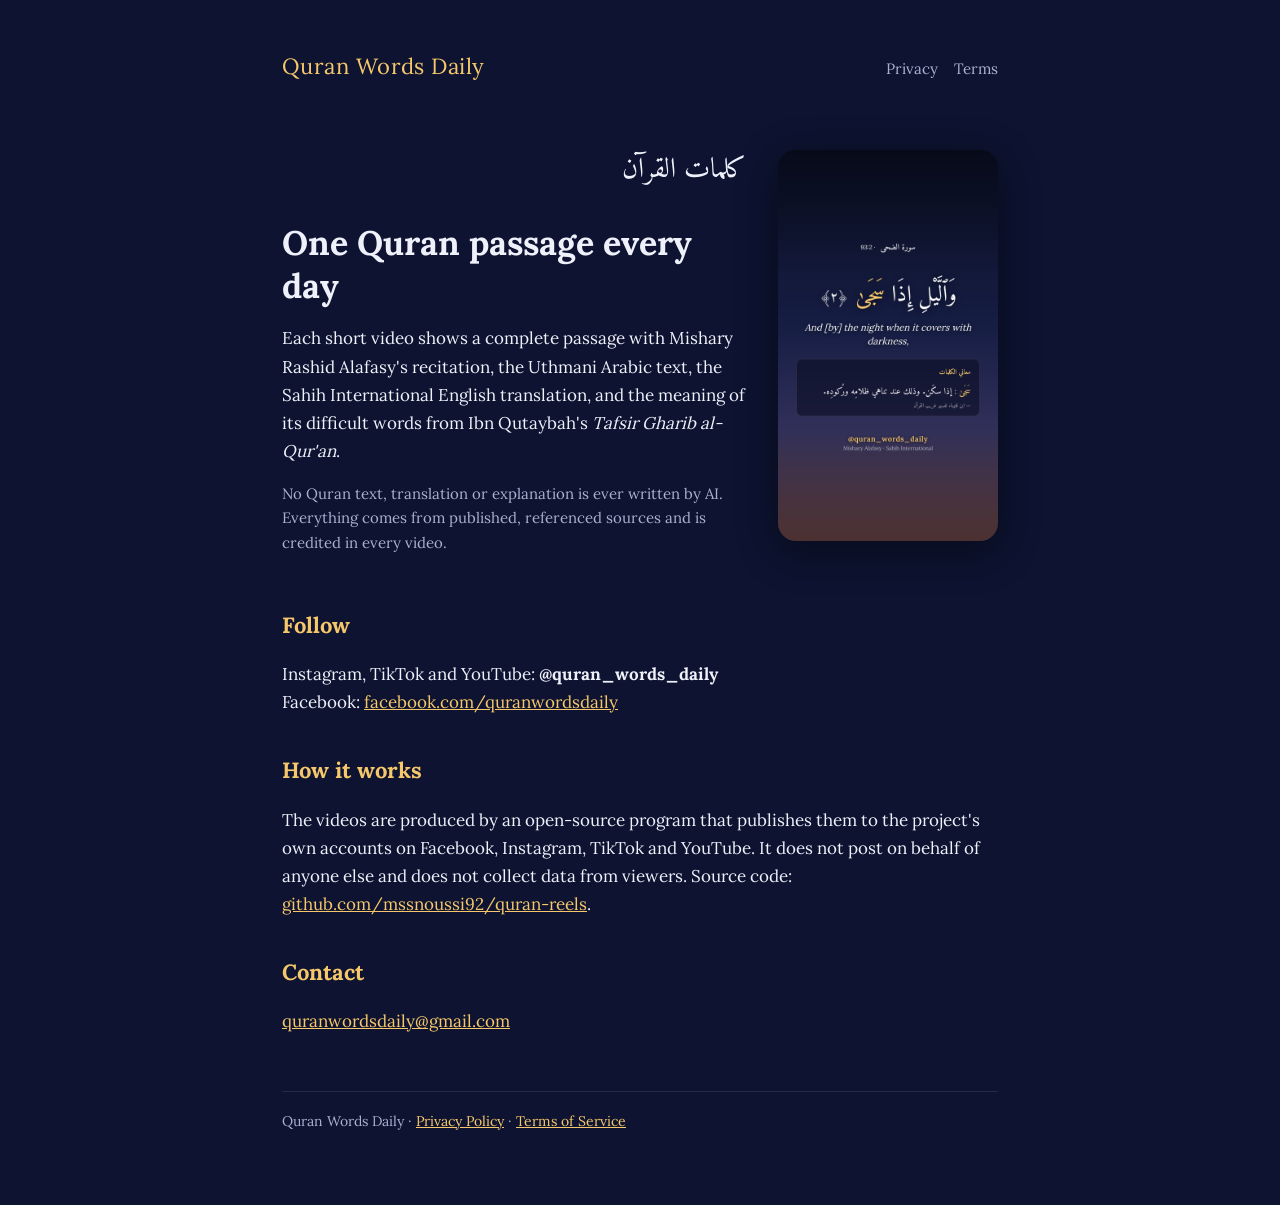
==== docs/index.html @ a18f05f0 "Add GitHub Pages site (about, privacy, terms, TikTok callback) and icon TikTok app registration requ" ====
<!DOCTYPE html>
<html lang="en">
<head>
<meta charset="utf-8">
<meta name="viewport" content="width=device-width, initial-scale=1">
<title>Quran Words Daily</title>
<meta name="description" content="One Quran passage every day: recitation, English translation and the meaning of its difficult words.">
<link rel="stylesheet" href="style.css">
</head>
<body>
<main>
  <header class="site">
    <a class="brand" href="./">Quran Words Daily</a>
    <nav><a href="privacy.html">Privacy</a><a href="terms.html">Terms</a></nav>
  </header>

  <section class="hero">
    <div>
      <p class="ar">كلمات القرآن</p>
      <h1>One Quran passage every day</h1>
      <p>Each short video shows a complete passage with Mishary Rashid Alafasy's recitation,
        the Uthmani Arabic text, the Sahih International English translation, and the meaning of
        its difficult words from Ibn Qutaybah's <em>Tafsir Gharib al-Qur'an</em>.</p>
      <p class="muted">No Quran text, translation or explanation is ever written by AI. Everything
        comes from published, referenced sources and is credited in every video.</p>
    </div>
    <img src="mockup/apercu-reel-93-2.png" alt="Example frame: Surah Ad-Duha, verse 2, with translation and word meaning">
  </section>

  <h2>Follow</h2>
  <p>
    Instagram, TikTok and YouTube: <strong>@quran_words_daily</strong><br>
    Facebook: <a href="https://www.facebook.com/quranwordsdaily">facebook.com/quranwordsdaily</a>
  </p>

  <h2>How it works</h2>
  <p>The videos are produced by an open-source program that publishes them to the project's own
    accounts on Facebook, Instagram, TikTok and YouTube. It does not post on behalf of anyone else
    and does not collect data from viewers.
    Source code: <a href="https://github.com/mssnoussi92/quran-reels">github.com/mssnoussi92/quran-reels</a>.</p>

  <h2>Contact</h2>
  <p><a href="mailto:quranwordsdaily@gmail.com">quranwordsdaily@gmail.com</a></p>

  <footer>Quran Words Daily · <a href="privacy.html">Privacy Policy</a> · <a href="terms.html">Terms of Service</a></footer>
</main>
</body>
</html>
---- docs/style.css ----
@font-face { font-family: "Amiri"; src: url("fonts/Amiri-Regular.ttf"); }
@font-face { font-family: "Lora"; src: url("fonts/Lora.ttf"); }

:root { --bg: #0d1330; --card: #161d42; --text: #eef0fa; --muted: #aab0cf; --gold: #f6c86b; }
* { box-sizing: border-box; }
body { margin: 0; background: var(--bg); color: var(--text);
  font: 17px/1.65 "Lora", Georgia, serif; }
main { max-width: 760px; margin: 0 auto; padding: 48px 22px 72px; }
header.site { display: flex; align-items: baseline; justify-content: space-between; flex-wrap: wrap;
  gap: 8px 20px; margin-bottom: 36px; }
header.site a.brand { color: var(--gold); font-size: 22px; text-decoration: none; letter-spacing: .02em; }
nav a { color: var(--muted); margin-left: 16px; text-decoration: none; font-size: 15px; }
nav a:hover, a:hover { color: var(--gold); }
h1 { font-size: 34px; line-height: 1.25; margin: 0 0 12px; }
h2 { font-size: 22px; margin: 36px 0 8px; color: var(--gold); }
p, li { color: var(--text); }
.muted { color: var(--muted); font-size: 15px; }
a { color: var(--gold); }
.ar { font-family: "Amiri", serif; direction: rtl; font-size: 28px; }
.hero { display: grid; grid-template-columns: 1fr 220px; gap: 32px; align-items: center; }
.hero img { width: 100%; border-radius: 18px; box-shadow: 0 10px 40px rgba(0,0,0,.4); }
.card { background: var(--card); border: 1px solid rgba(246,200,107,.25); border-radius: 16px;
  padding: 20px 22px; }
.code { font-family: ui-monospace, Menlo, monospace; font-size: 15px; word-break: break-all;
  background: #0a0f26; padding: 14px; border-radius: 10px; margin: 12px 0; }
button { background: var(--gold); color: #1a1a1a; border: 0; border-radius: 10px; padding: 10px 18px;
  font: 600 15px "Lora", serif; cursor: pointer; }
footer { margin-top: 56px; padding-top: 18px; border-top: 1px solid rgba(255,255,255,.1);
  color: var(--muted); font-size: 14px; }
@media (max-width: 640px) { .hero { grid-template-columns: 1fr; } .hero img { max-width: 240px; } }
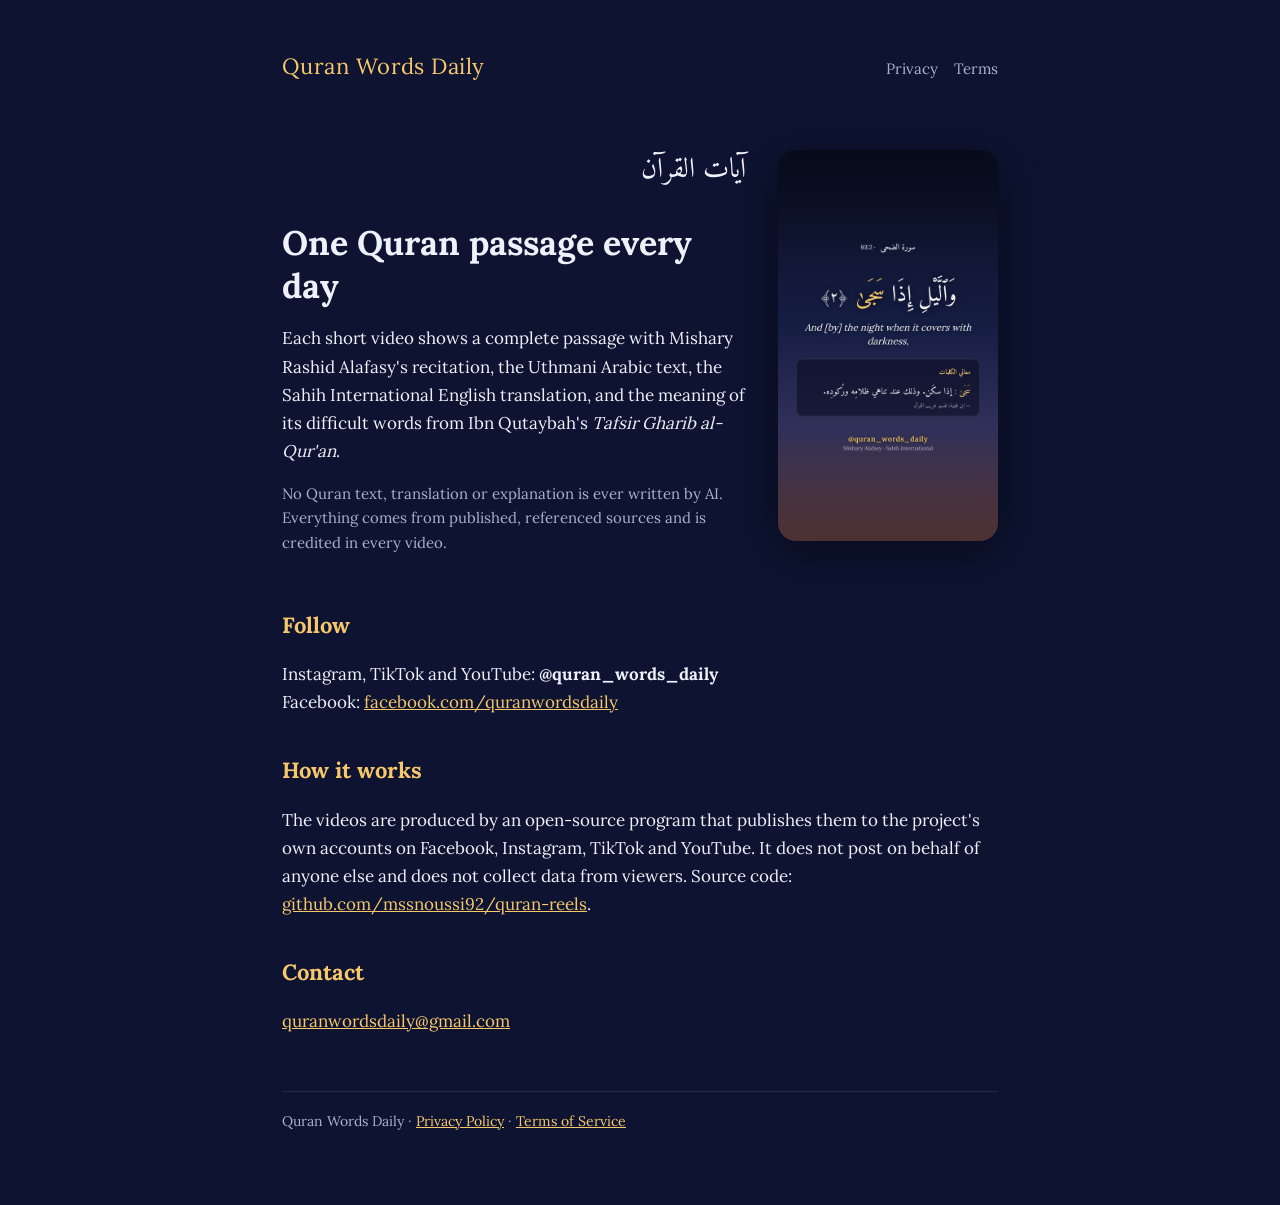
==== commit 44a6a887: "Brand: use آيات instead of كلمات on icon, cover, banner and site Co-Authored-By: Claude Opus 5.5 <no" ====
--- a/docs/index.html
+++ b/docs/index.html
@@ -16,7 +16,7 @@
 
   <section class="hero">
     <div>
-      <p class="ar">كلمات القرآن</p>
+      <p class="ar">آيات القرآن</p>
       <h1>One Quran passage every day</h1>
       <p>Each short video shows a complete passage with Mishary Rashid Alafasy's recitation,
         the Uthmani Arabic text, the Sahih International English translation, and the meaning of
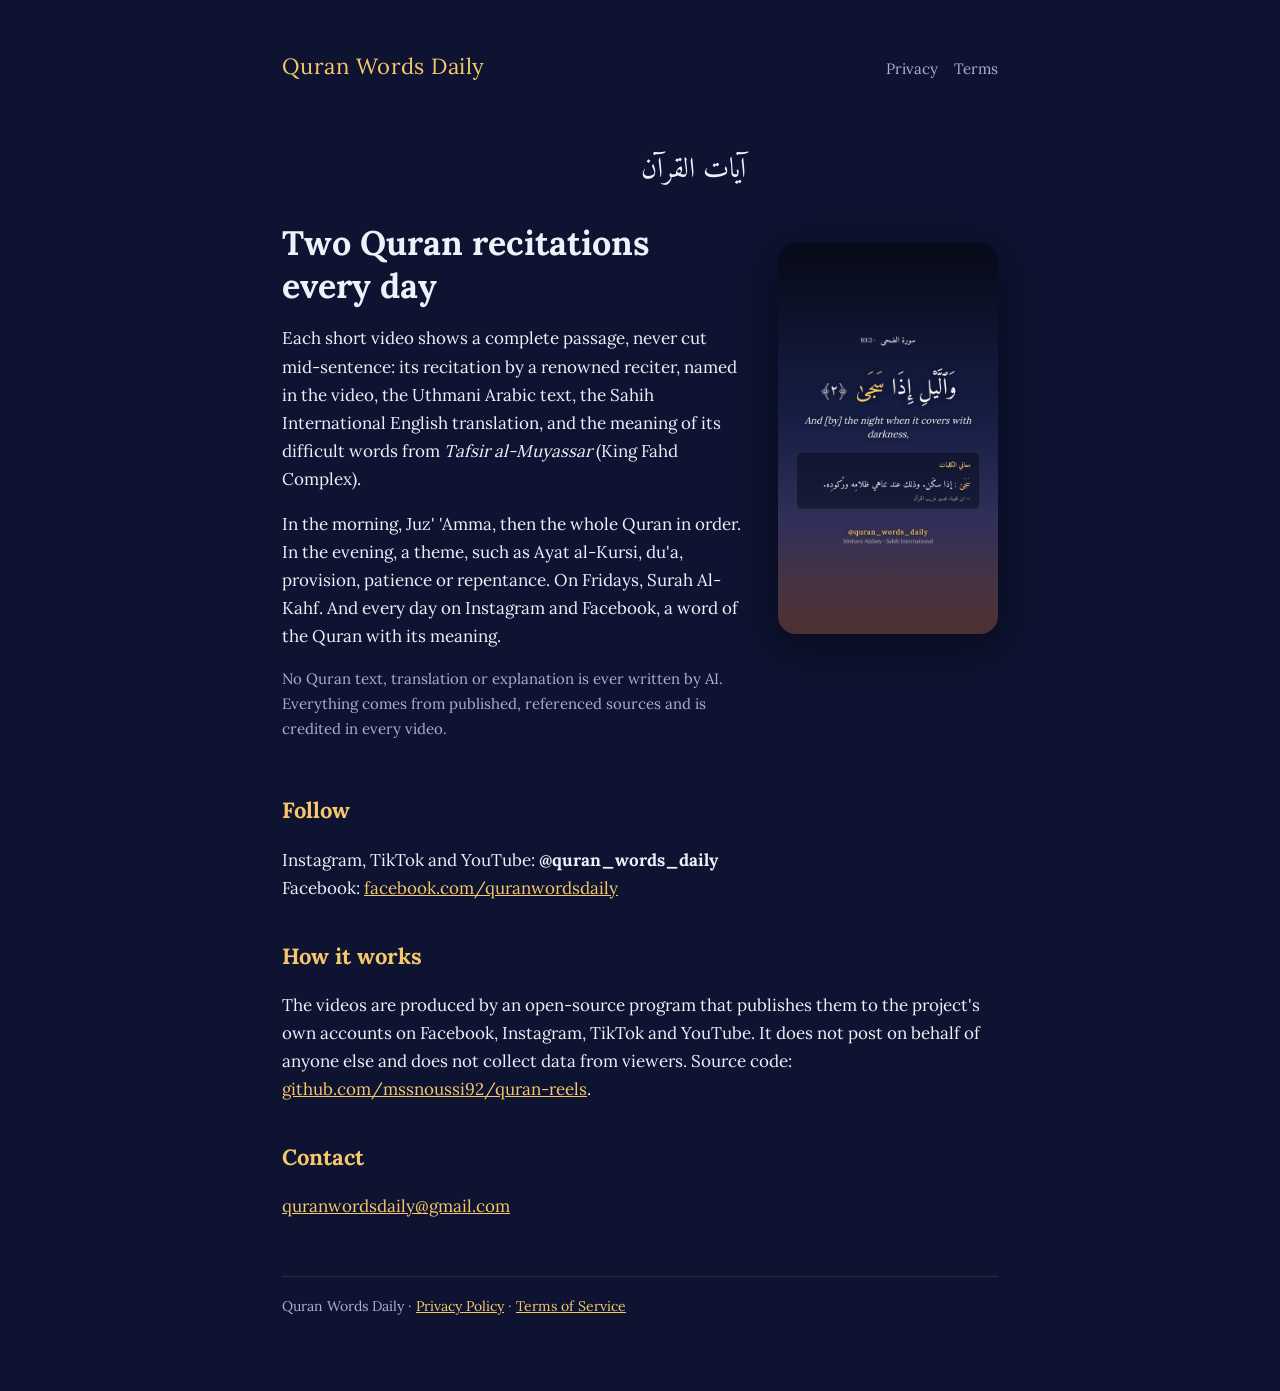
==== commit 4eda0618: "Profiles: bios, one avatar, cover, banner, playlists for the four accounts docs/profils.md: what the" ====
--- a/docs/index.html
+++ b/docs/index.html
@@ -4,7 +4,7 @@
 <meta charset="utf-8">
 <meta name="viewport" content="width=device-width, initial-scale=1">
 <title>Quran Words Daily</title>
-<meta name="description" content="One Quran passage every day: recitation, English translation and the meaning of its difficult words.">
+<meta name="description" content="Two Quran recitations every day, each a complete passage with the Arabic text, the English translation and the meaning of its difficult words.">
 <link rel="stylesheet" href="style.css">
 </head>
 <body>
@@ -17,10 +17,14 @@
   <section class="hero">
     <div>
       <p class="ar">آيات القرآن</p>
-      <h1>One Quran passage every day</h1>
-      <p>Each short video shows a complete passage with Mishary Rashid Alafasy's recitation,
-        the Uthmani Arabic text, the Sahih International English translation, and the meaning of
-        its difficult words from Ibn Qutaybah's <em>Tafsir Gharib al-Qur'an</em>.</p>
+      <h1>Two Quran recitations every day</h1>
+      <p>Each short video shows a complete passage, never cut mid-sentence: its recitation by a
+        renowned reciter, named in the video, the Uthmani Arabic text, the Sahih International
+        English translation, and the meaning of its difficult words from
+        <em>Tafsir al-Muyassar</em> (King Fahd Complex).</p>
+      <p>In the morning, Juz' 'Amma, then the whole Quran in order. In the evening, a theme, such as
+        Ayat al-Kursi, du'a, provision, patience or repentance. On Fridays, Surah Al-Kahf.
+        And every day on Instagram and Facebook, a word of the Quran with its meaning.</p>
       <p class="muted">No Quran text, translation or explanation is ever written by AI. Everything
         comes from published, referenced sources and is credited in every video.</p>
     </div>
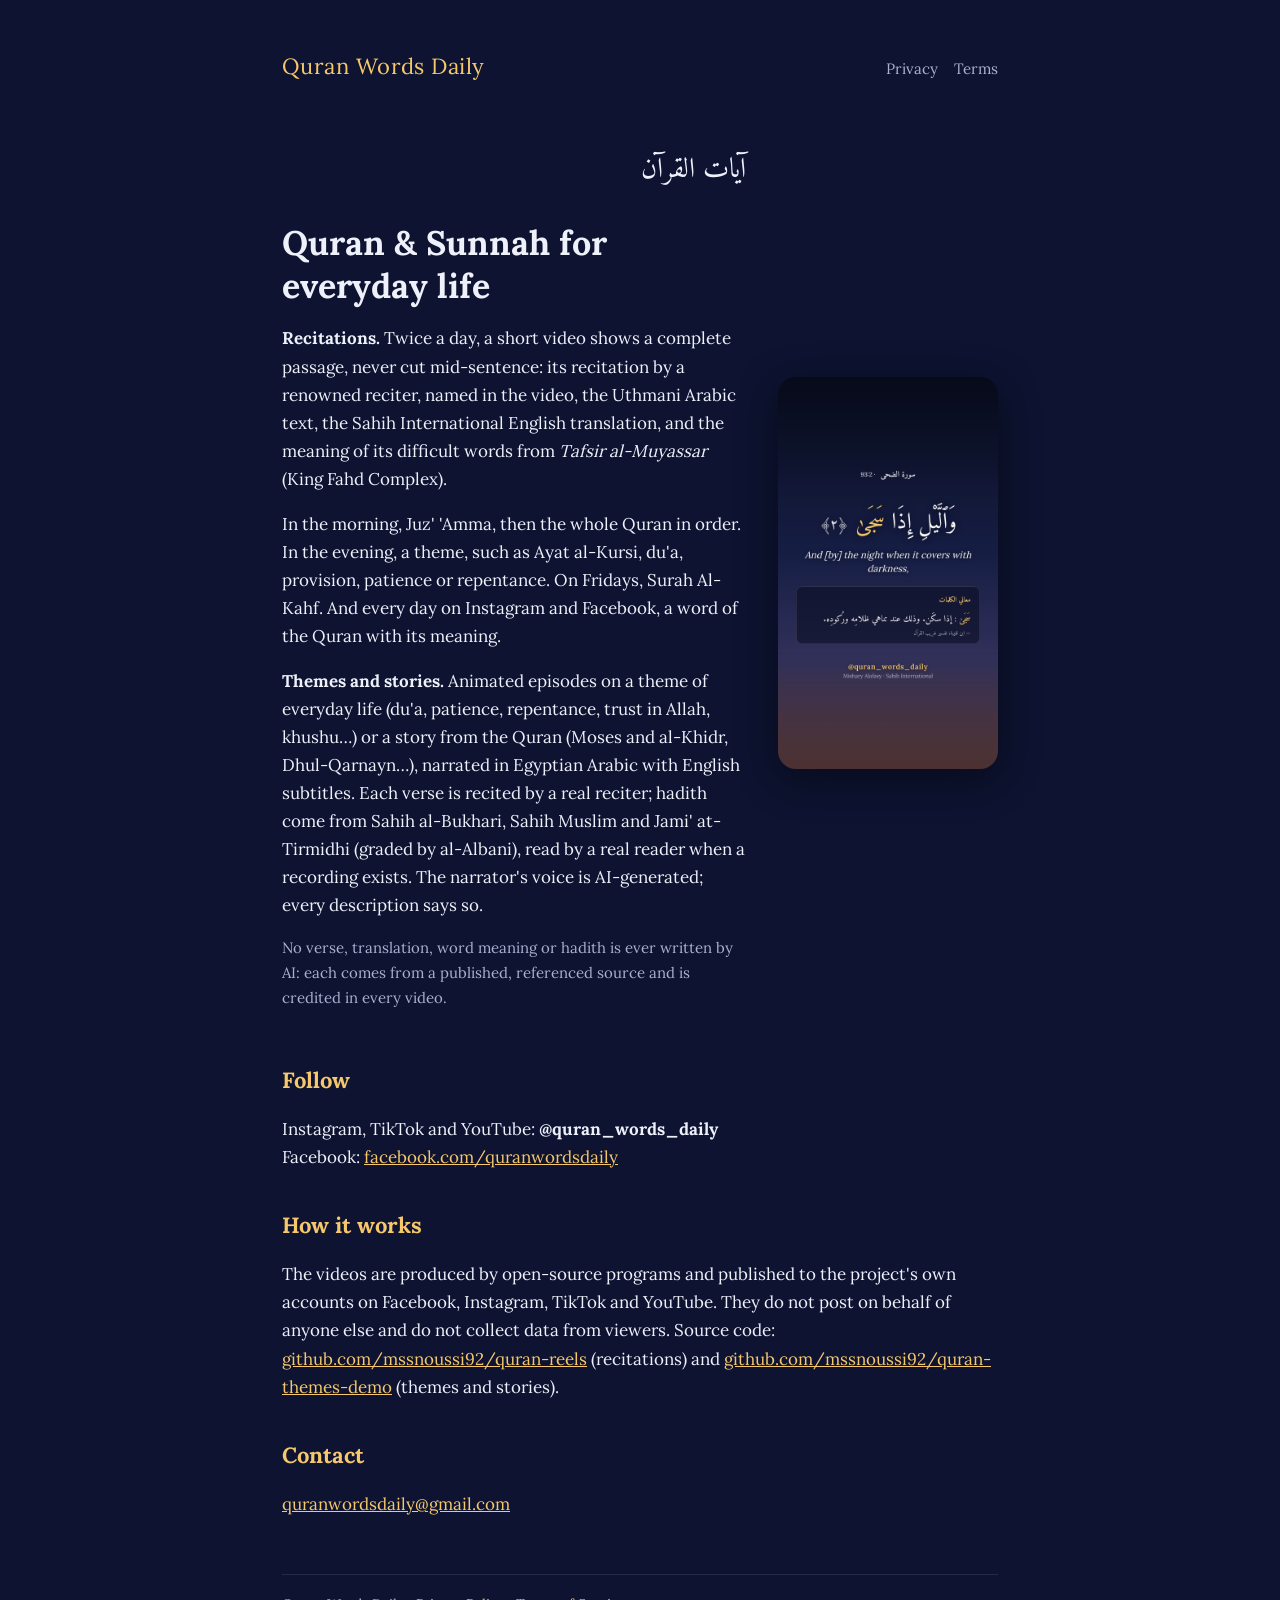
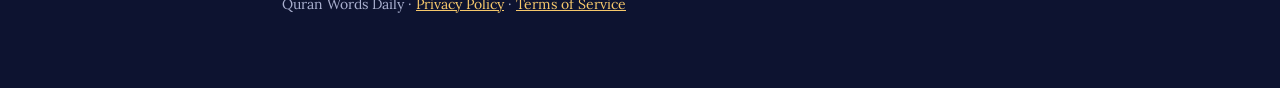
==== commit 89a528da: "Profiles: a page that grows beyond recitations The page will also publish themes, stories and other " ====
--- a/docs/index.html
+++ b/docs/index.html
@@ -4,7 +4,7 @@
 <meta charset="utf-8">
 <meta name="viewport" content="width=device-width, initial-scale=1">
 <title>Quran Words Daily</title>
-<meta name="description" content="Two Quran recitations every day, each a complete passage with the Arabic text, the English translation and the meaning of its difficult words.">
+<meta name="description" content="Quran &amp; Sunnah for everyday life: Quran recitations with translation and word meanings, themes and stories, every source cited.">
 <link rel="stylesheet" href="style.css">
 </head>
 <body>
@@ -17,16 +17,22 @@
   <section class="hero">
     <div>
       <p class="ar">آيات القرآن</p>
-      <h1>Two Quran recitations every day</h1>
-      <p>Each short video shows a complete passage, never cut mid-sentence: its recitation by a
-        renowned reciter, named in the video, the Uthmani Arabic text, the Sahih International
+      <h1>Quran &amp; Sunnah for everyday life</h1>
+      <p><strong>Recitations.</strong> Twice a day, a short video shows a complete passage, never
+        cut mid-sentence: its recitation by a renowned reciter, named in the video, the Uthmani Arabic text, the Sahih International
         English translation, and the meaning of its difficult words from
         <em>Tafsir al-Muyassar</em> (King Fahd Complex).</p>
       <p>In the morning, Juz' 'Amma, then the whole Quran in order. In the evening, a theme, such as
         Ayat al-Kursi, du'a, provision, patience or repentance. On Fridays, Surah Al-Kahf.
         And every day on Instagram and Facebook, a word of the Quran with its meaning.</p>
-      <p class="muted">No Quran text, translation or explanation is ever written by AI. Everything
-        comes from published, referenced sources and is credited in every video.</p>
+      <p><strong>Themes and stories.</strong> Animated episodes on a theme of everyday life (du'a,
+        patience, repentance, trust in Allah, khushu…) or a story from the Quran (Moses and
+        al-Khidr, Dhul-Qarnayn…), narrated in Egyptian Arabic with English subtitles. Each verse is
+        recited by a real reciter; hadith come from Sahih al-Bukhari, Sahih Muslim and Jami'
+        at-Tirmidhi (graded by al-Albani), read by a real reader when a recording exists. The
+        narrator's voice is AI-generated; every description says so.</p>
+      <p class="muted">No verse, translation, word meaning or hadith is ever written by AI: each
+        comes from a published, referenced source and is credited in every video.</p>
     </div>
     <img src="mockup/apercu-reel-93-2.png" alt="Example frame: Surah Ad-Duha, verse 2, with translation and word meaning">
   </section>
@@ -38,10 +44,13 @@
   </p>
 
   <h2>How it works</h2>
-  <p>The videos are produced by an open-source program that publishes them to the project's own
-    accounts on Facebook, Instagram, TikTok and YouTube. It does not post on behalf of anyone else
-    and does not collect data from viewers.
-    Source code: <a href="https://github.com/mssnoussi92/quran-reels">github.com/mssnoussi92/quran-reels</a>.</p>
+  <p>The videos are produced by open-source programs and published to the project's own
+    accounts on Facebook, Instagram, TikTok and YouTube. They do not post on behalf of anyone else
+    and do not collect data from viewers.
+    Source code: <a href="https://github.com/mssnoussi92/quran-reels">github.com/mssnoussi92/quran-reels</a>
+    (recitations) and
+    <a href="https://github.com/mssnoussi92/quran-themes-demo">github.com/mssnoussi92/quran-themes-demo</a>
+    (themes and stories).</p>
 
   <h2>Contact</h2>
   <p><a href="mailto:quranwordsdaily@gmail.com">quranwordsdaily@gmail.com</a></p>
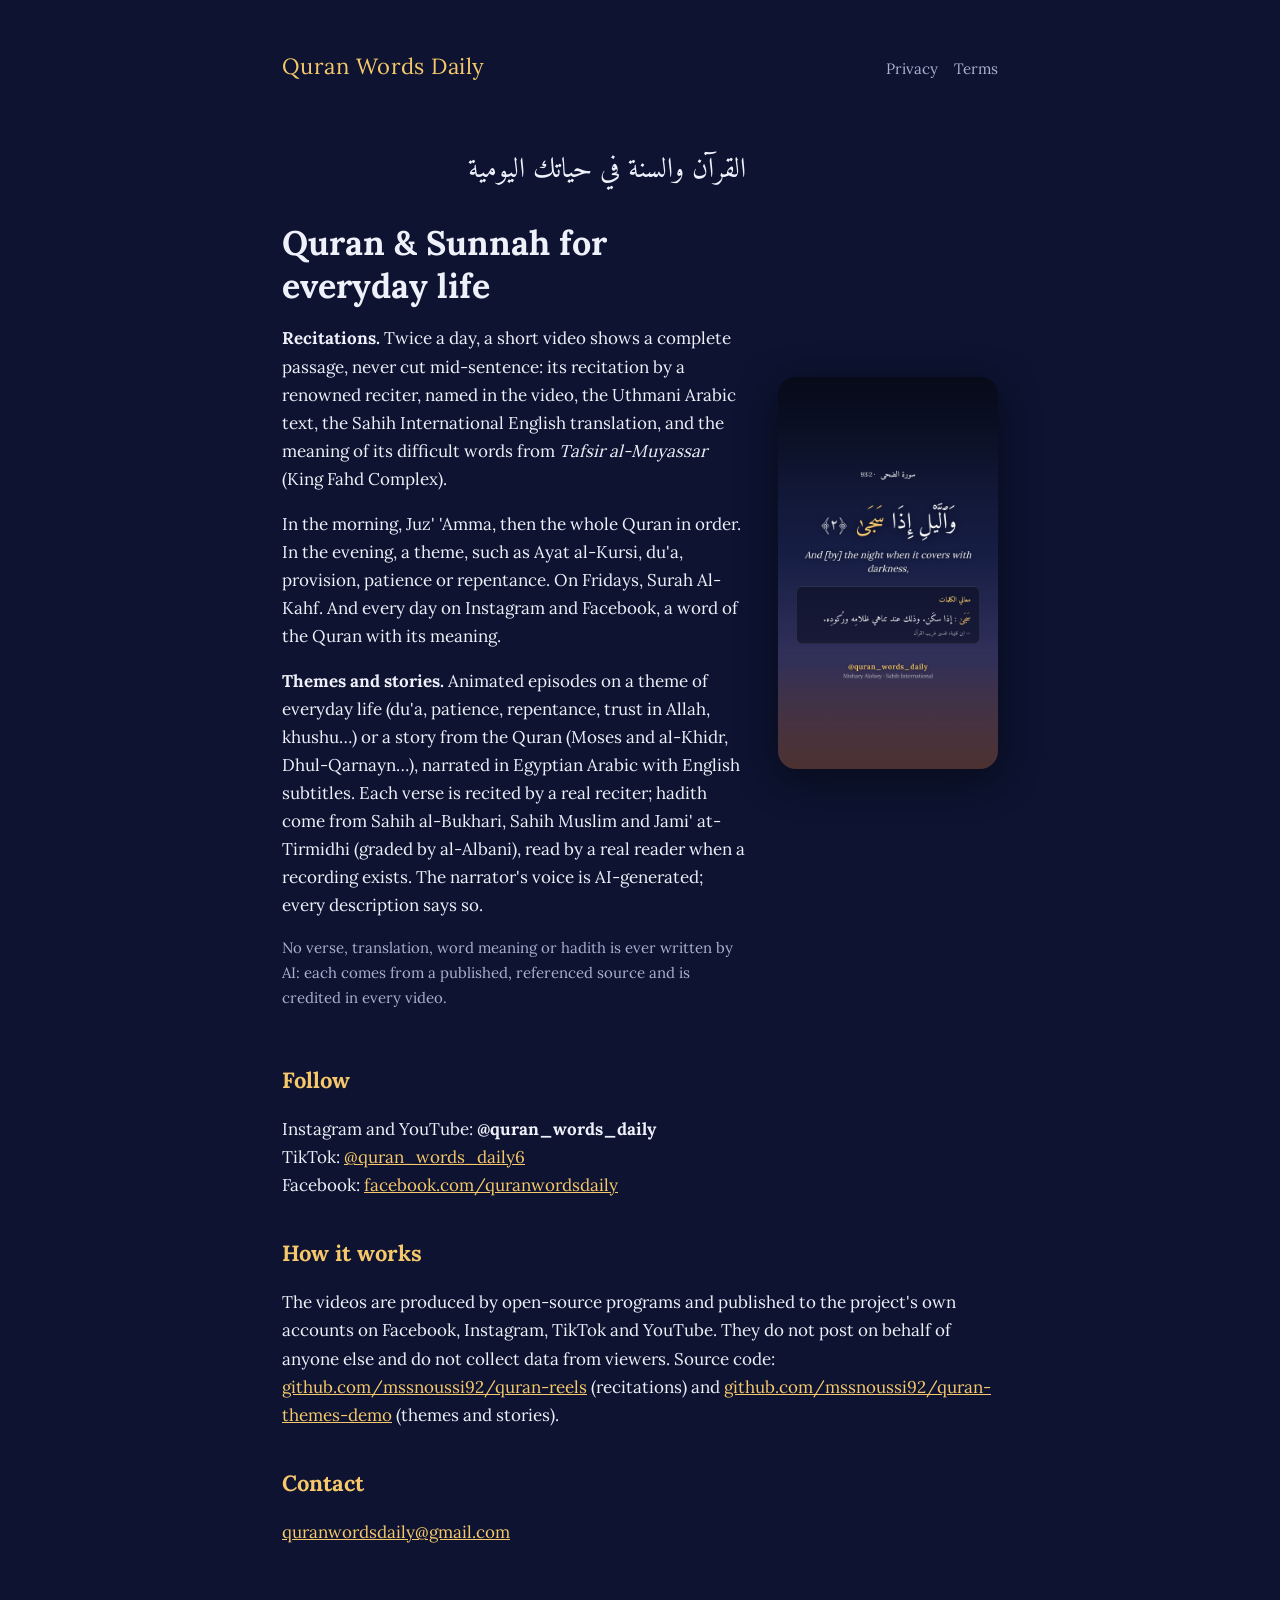
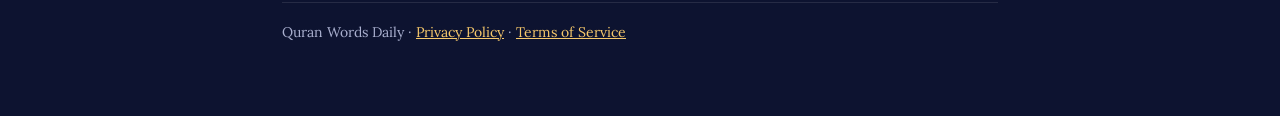
==== commit b5ec451d: "Profiles: the real TikTok account, names and bios in both languages The reels are on TikTok @quran_w" ====
--- a/docs/index.html
+++ b/docs/index.html
@@ -16,7 +16,7 @@
 
   <section class="hero">
     <div>
-      <p class="ar">آيات القرآن</p>
+      <p class="ar">القرآن والسنة في حياتك اليومية</p>
       <h1>Quran &amp; Sunnah for everyday life</h1>
       <p><strong>Recitations.</strong> Twice a day, a short video shows a complete passage, never
         cut mid-sentence: its recitation by a renowned reciter, named in the video, the Uthmani Arabic text, the Sahih International
@@ -39,7 +39,8 @@
 
   <h2>Follow</h2>
   <p>
-    Instagram, TikTok and YouTube: <strong>@quran_words_daily</strong><br>
+    Instagram and YouTube: <strong>@quran_words_daily</strong><br>
+    TikTok: <a href="https://www.tiktok.com/@quran_words_daily6">@quran_words_daily6</a><br>
     Facebook: <a href="https://www.facebook.com/quranwordsdaily">facebook.com/quranwordsdaily</a>
   </p>
 
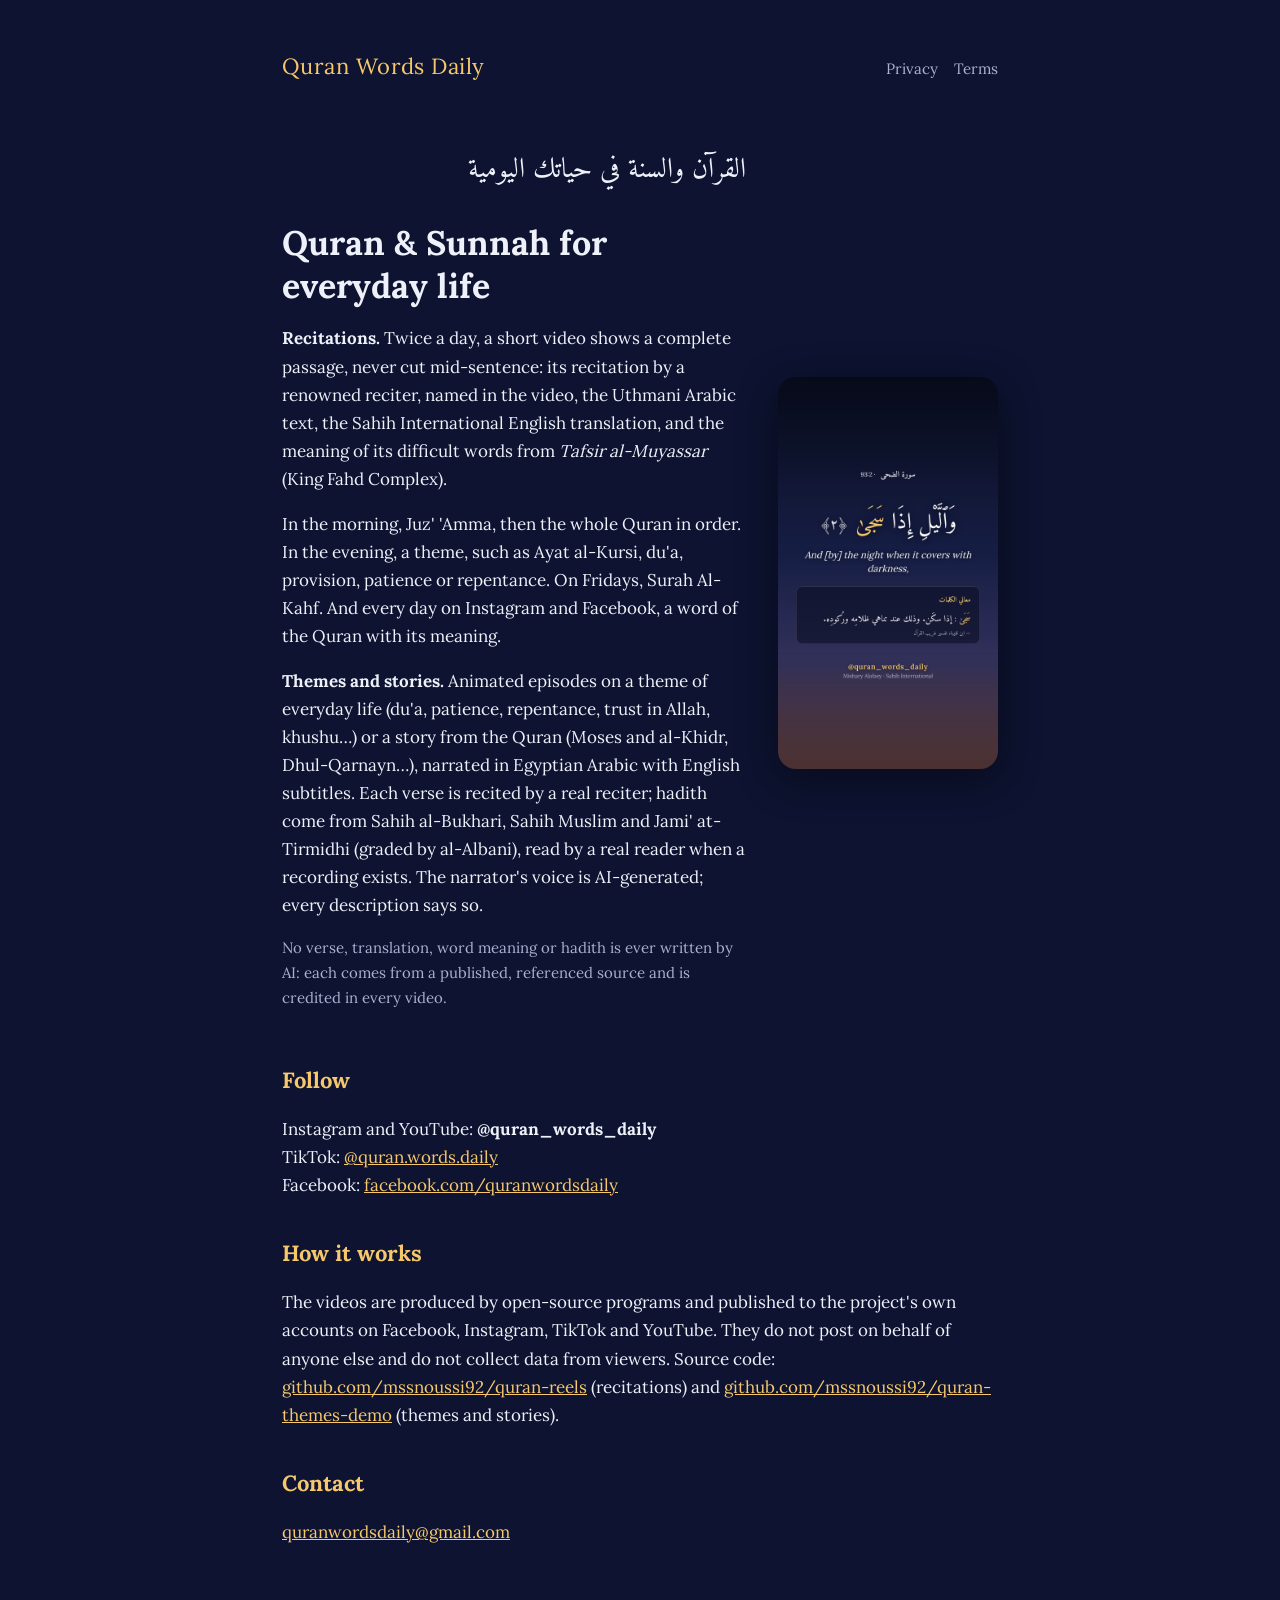
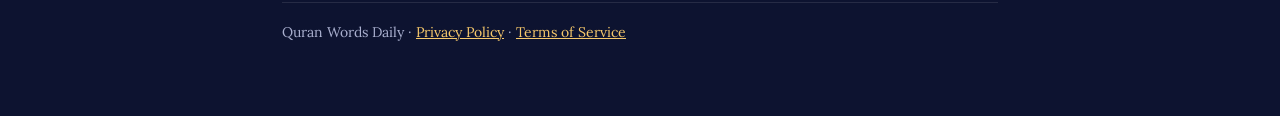
==== commit 7f8b26f0: "TikTok account renamed @quran.words.daily The site links it; docs/profils.md and CLAUDE.md record th" ====
--- a/docs/index.html
+++ b/docs/index.html
@@ -40,7 +40,7 @@
   <h2>Follow</h2>
   <p>
     Instagram and YouTube: <strong>@quran_words_daily</strong><br>
-    TikTok: <a href="https://www.tiktok.com/@quran_words_daily6">@quran_words_daily6</a><br>
+    TikTok: <a href="https://www.tiktok.com/@quran.words.daily">@quran.words.daily</a><br>
     Facebook: <a href="https://www.facebook.com/quranwordsdaily">facebook.com/quranwordsdaily</a>
   </p>
 
